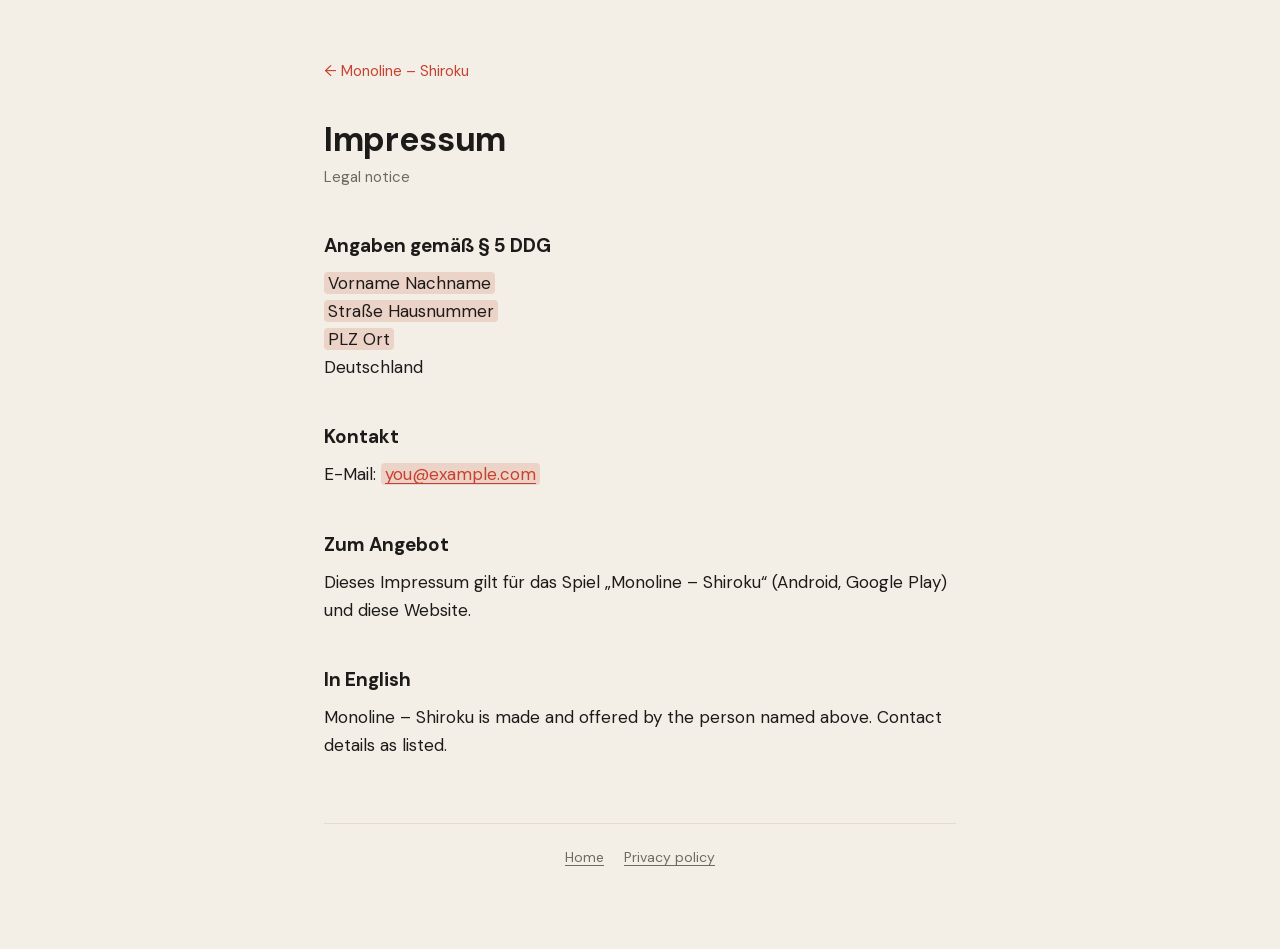
==== imprint.html @ 10d07a98 "Add files via upload" ====
<!DOCTYPE html>
<html lang="de">
<head>
<meta charset="utf-8">
<meta name="viewport" content="width=device-width, initial-scale=1">
<title>Impressum · Monoline – Shiroku</title>
<link rel="icon" type="image/svg+xml" href="favicon.svg">
<link rel="stylesheet" href="style.css">
</head>
<body>
<main>
  <a class="back" href="index.html">← Monoline – Shiroku</a>
  <h1>Impressum</h1>
  <p class="meta">Legal notice</p>

  <h2>Angaben gemäß § 5 DDG</h2>
  <p>
    <span class="fill">Vorname Nachname</span><br>
    <span class="fill">Straße Hausnummer</span><br>
    <span class="fill">PLZ Ort</span><br>
    Deutschland
  </p>

  <h2>Kontakt</h2>
  <p>E-Mail: <a href="mailto:you@example.com" class="fill">you@example.com</a></p>

  <h2>Zum Angebot</h2>
  <p>Dieses Impressum gilt für das Spiel „Monoline – Shiroku“ (Android, Google Play) und diese Website.</p>

  <h2 lang="en">In English</h2>
  <p lang="en">Monoline – Shiroku is made and offered by the person named above. Contact details as listed.</p>

  <footer>
    <a href="index.html">Home</a>
    <a href="privacy.html">Privacy policy</a>
  </footer>
</main>
</body>
</html>
---- style.css ----
@font-face { font-family: "DM Sans"; src: url(fonts/dm-sans.woff) format("woff"); font-weight: 400 800; font-display: swap; }
:root { --bg: #f3efe6; --text: #1c1b1a; --muted: #6f6a61; --line: #c8402f; --soft: #e2dccf; --card: #fcfbf8; }
@media (prefers-color-scheme: dark) { :root { --bg: #151413; --text: #ece8df; --muted: #a39d92; --line: #e0533f; --soft: #2b2927; --card: #1d1c1a; } }
* { box-sizing: border-box; }
html { -webkit-text-size-adjust: 100%; }
body { margin: 0; background: var(--bg); color: var(--text); font: 17px/1.65 "DM Sans", system-ui, -apple-system, "Segoe UI", sans-serif; }
main { max-width: 680px; margin: 0 auto; padding: 56px 24px 80px; }
a { color: var(--line); text-underline-offset: 3px; }
h1 { font-size: 34px; line-height: 1.15; letter-spacing: -.01em; margin: 0 0 6px; }
h2 { font-size: 19px; margin: 40px 0 8px; }
p, li { margin: 0 0 12px; }
ul { padding-left: 20px; }
.meta { color: var(--muted); font-size: 15px; margin-bottom: 32px; }
.back { display: inline-block; margin-bottom: 36px; font-size: 15px; text-decoration: none; }
.fill { background: color-mix(in srgb, var(--line) 16%, transparent); border-radius: 4px; padding: 0 4px; }
.card { background: var(--card); border-radius: 18px; padding: 22px 24px; box-shadow: inset 0 0 0 1px var(--soft); margin: 22px 0; }
.card p:last-child { margin: 0; }
.hero { text-align: center; padding-top: 30px; }
.hero img { width: 116px; height: 116px; border-radius: 26px; box-shadow: 0 10px 30px rgba(0,0,0,.18); }
.hero h1 { margin-top: 26px; font-size: 40px; }
.sub { color: var(--line); letter-spacing: .5em; text-transform: uppercase; font-size: 14px; padding-left: .5em; margin-bottom: 26px; }
.lead { font-size: 19px; color: var(--muted); max-width: 470px; margin: 0 auto 30px; }
.button { display: inline-block; background: var(--text); color: var(--bg); text-decoration: none; font-weight: 600; padding: 14px 26px; border-radius: 14px; }
footer { margin-top: 64px; padding-top: 22px; border-top: 1px solid var(--soft); color: var(--muted); font-size: 14px; display: flex; gap: 20px; flex-wrap: wrap; justify-content: center; }
footer a { color: var(--muted); }
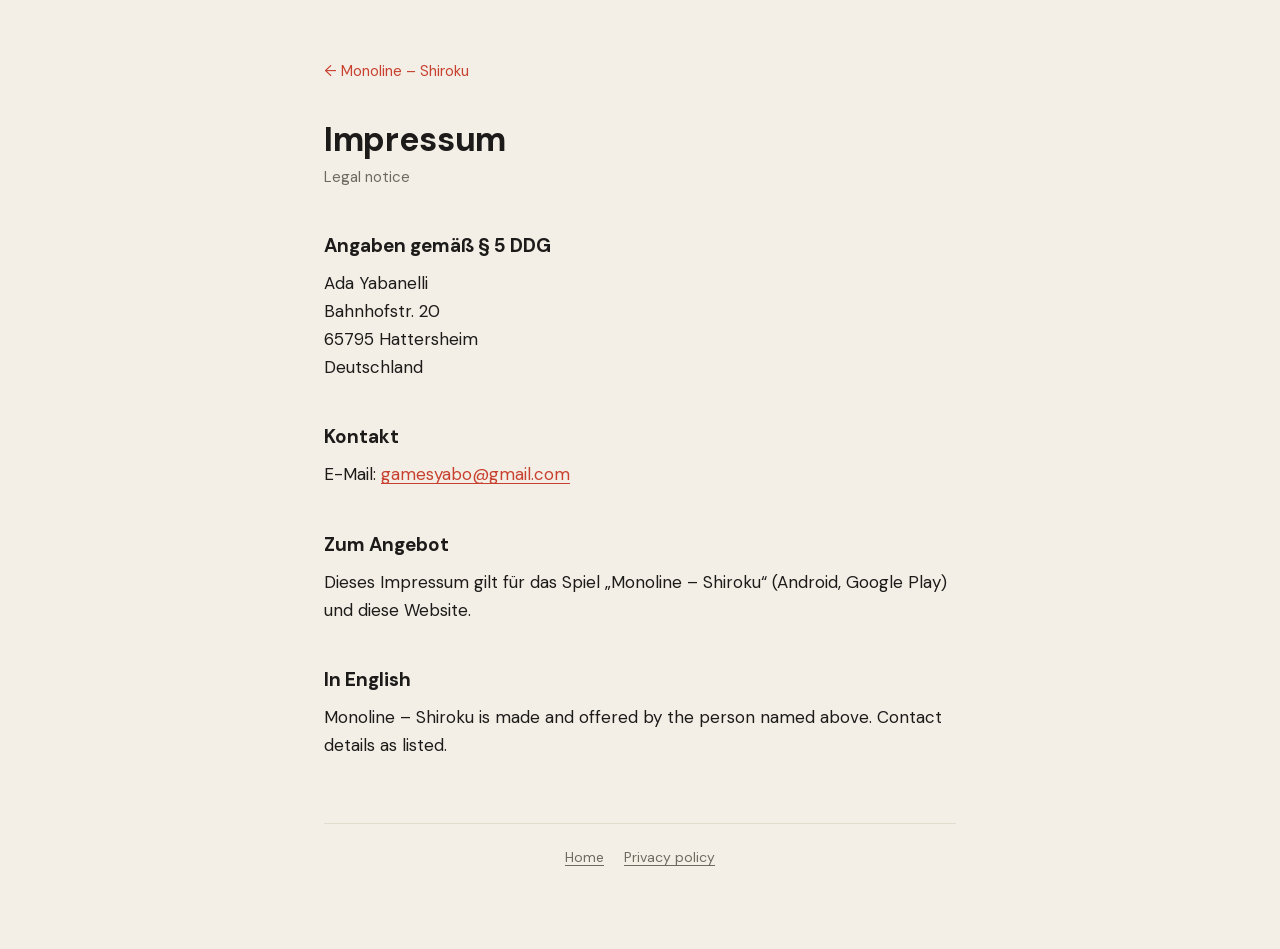
==== commit 4817d8df: "Add files via upload" ====
--- a/imprint.html
+++ b/imprint.html
@@ -15,14 +15,14 @@
 
   <h2>Angaben gemäß § 5 DDG</h2>
   <p>
-    <span class="fill">Vorname Nachname</span><br>
-    <span class="fill">Straße Hausnummer</span><br>
-    <span class="fill">PLZ Ort</span><br>
+    Ada Yabanelli<br>
+    Bahnhofstr. 20<br>
+    65795 Hattersheim<br>
     Deutschland
   </p>
 
   <h2>Kontakt</h2>
-  <p>E-Mail: <a href="mailto:you@example.com" class="fill">you@example.com</a></p>
+  <p>E-Mail: <a href="mailto:gamesyabo@gmail.com">gamesyabo@gmail.com</a></p>
 
   <h2>Zum Angebot</h2>
   <p>Dieses Impressum gilt für das Spiel „Monoline – Shiroku“ (Android, Google Play) und diese Website.</p>
--- a/style.css
+++ b/style.css
@@ -20,6 +20,7 @@
 .hero h1 { margin-top: 26px; font-size: 40px; }
 .sub { color: var(--line); letter-spacing: .5em; text-transform: uppercase; font-size: 14px; padding-left: .5em; margin-bottom: 26px; }
 .lead { font-size: 19px; color: var(--muted); max-width: 470px; margin: 0 auto 30px; }
+.button.soon { opacity: .85; cursor: default; }
 .button { display: inline-block; background: var(--text); color: var(--bg); text-decoration: none; font-weight: 600; padding: 14px 26px; border-radius: 14px; }
 footer { margin-top: 64px; padding-top: 22px; border-top: 1px solid var(--soft); color: var(--muted); font-size: 14px; display: flex; gap: 20px; flex-wrap: wrap; justify-content: center; }
 footer a { color: var(--muted); }
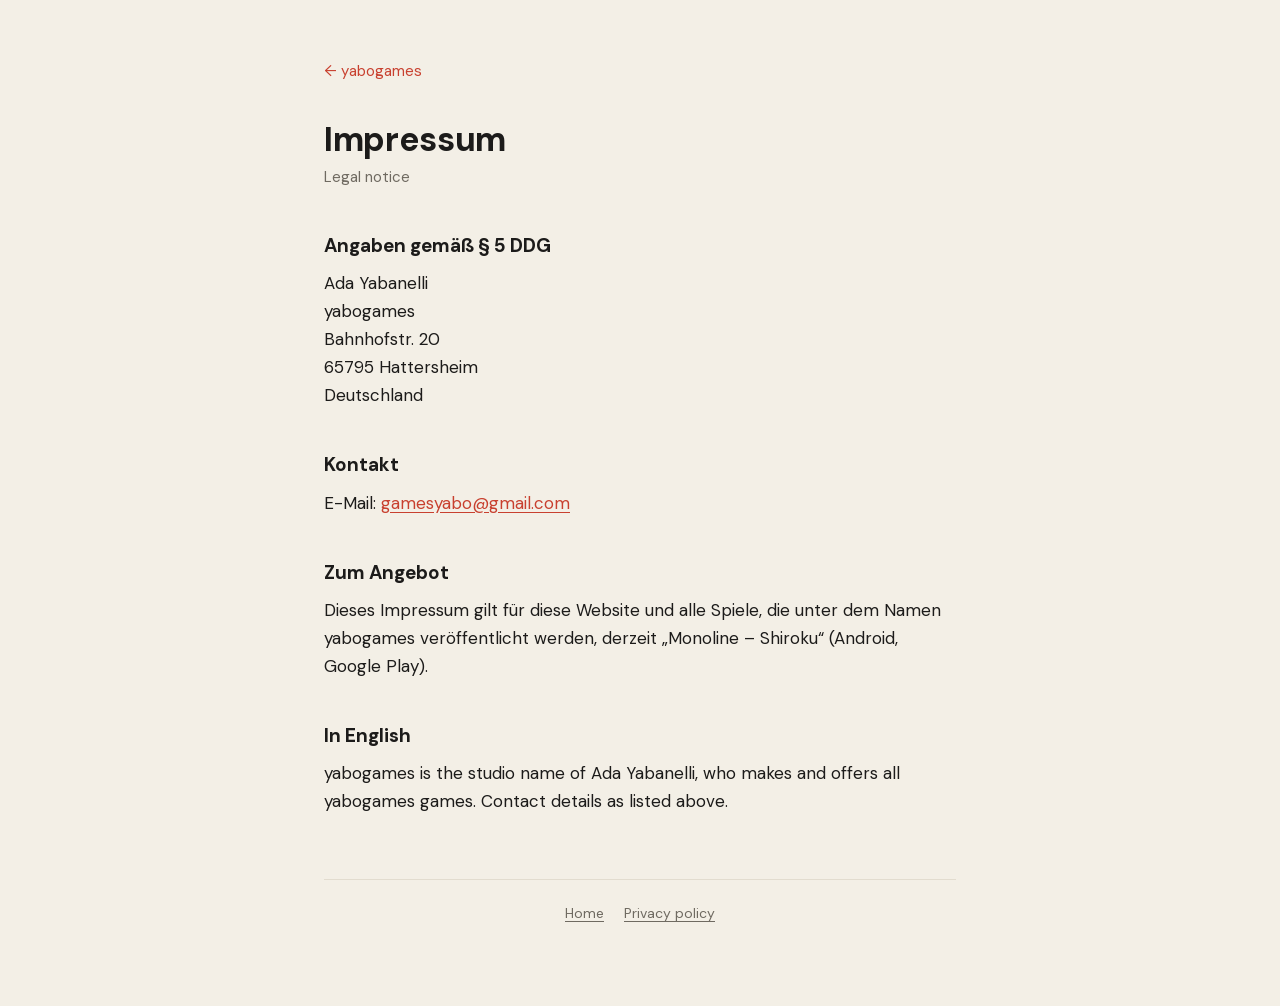
==== commit a328ecd1: "Add files via upload" ====
--- a/imprint.html
+++ b/imprint.html
@@ -3,19 +3,20 @@
 <head>
 <meta charset="utf-8">
 <meta name="viewport" content="width=device-width, initial-scale=1">
-<title>Impressum · Monoline – Shiroku</title>
+<title>Impressum · yabogames</title>
 <link rel="icon" type="image/svg+xml" href="favicon.svg">
 <link rel="stylesheet" href="style.css">
 </head>
 <body>
 <main>
-  <a class="back" href="index.html">← Monoline – Shiroku</a>
+  <a class="back" href="index.html">← yabogames</a>
   <h1>Impressum</h1>
   <p class="meta">Legal notice</p>
 
   <h2>Angaben gemäß § 5 DDG</h2>
   <p>
     Ada Yabanelli<br>
+    yabogames<br>
     Bahnhofstr. 20<br>
     65795 Hattersheim<br>
     Deutschland
@@ -25,10 +26,10 @@
   <p>E-Mail: <a href="mailto:gamesyabo@gmail.com">gamesyabo@gmail.com</a></p>
 
   <h2>Zum Angebot</h2>
-  <p>Dieses Impressum gilt für das Spiel „Monoline – Shiroku“ (Android, Google Play) und diese Website.</p>
+  <p>Dieses Impressum gilt für diese Website und alle Spiele, die unter dem Namen yabogames veröffentlicht werden, derzeit „Monoline – Shiroku“ (Android, Google Play).</p>
 
   <h2 lang="en">In English</h2>
-  <p lang="en">Monoline – Shiroku is made and offered by the person named above. Contact details as listed.</p>
+  <p lang="en">yabogames is the studio name of Ada Yabanelli, who makes and offers all yabogames games. Contact details as listed above.</p>
 
   <footer>
     <a href="index.html">Home</a>
--- a/style.css
+++ b/style.css
@@ -24,3 +24,16 @@
 .button { display: inline-block; background: var(--text); color: var(--bg); text-decoration: none; font-weight: 600; padding: 14px 26px; border-radius: 14px; }
 footer { margin-top: 64px; padding-top: 22px; border-top: 1px solid var(--soft); color: var(--muted); font-size: 14px; display: flex; gap: 20px; flex-wrap: wrap; justify-content: center; }
 footer a { color: var(--muted); }
+.brand { display: inline-flex; align-items: center; gap: 12px; font-weight: 700; font-size: 22px; letter-spacing: -.01em; color: var(--text); text-decoration: none; }
+.brand svg { width: 34px; height: 34px; }
+.studio { padding-top: 24px; }
+.studio h1 { font-size: 46px; letter-spacing: -.025em; margin: 56px 0 14px; }
+.studio .lead { margin: 0 0 8px; text-align: left; max-width: 520px; }
+.games { display: grid; gap: 14px; margin-top: 44px; }
+.game { display: flex; align-items: center; gap: 18px; padding: 18px; border-radius: 20px; background: var(--card); box-shadow: inset 0 0 0 1px var(--soft); color: var(--text); text-decoration: none; transition: transform .2s; }
+.game:hover { transform: translateY(-2px); }
+.game img { width: 72px; height: 72px; border-radius: 17px; flex: none; }
+.game b { display: block; font-size: 18px; }
+.game span { display: block; color: var(--muted); font-size: 15px; line-height: 1.45; }
+.game em { display: inline-block; margin-top: 6px; font-style: normal; font-size: 12.5px; font-weight: 600; color: var(--line); }
+.label { color: var(--muted); font-size: 13px; letter-spacing: .14em; text-transform: uppercase; margin: 52px 0 0; }
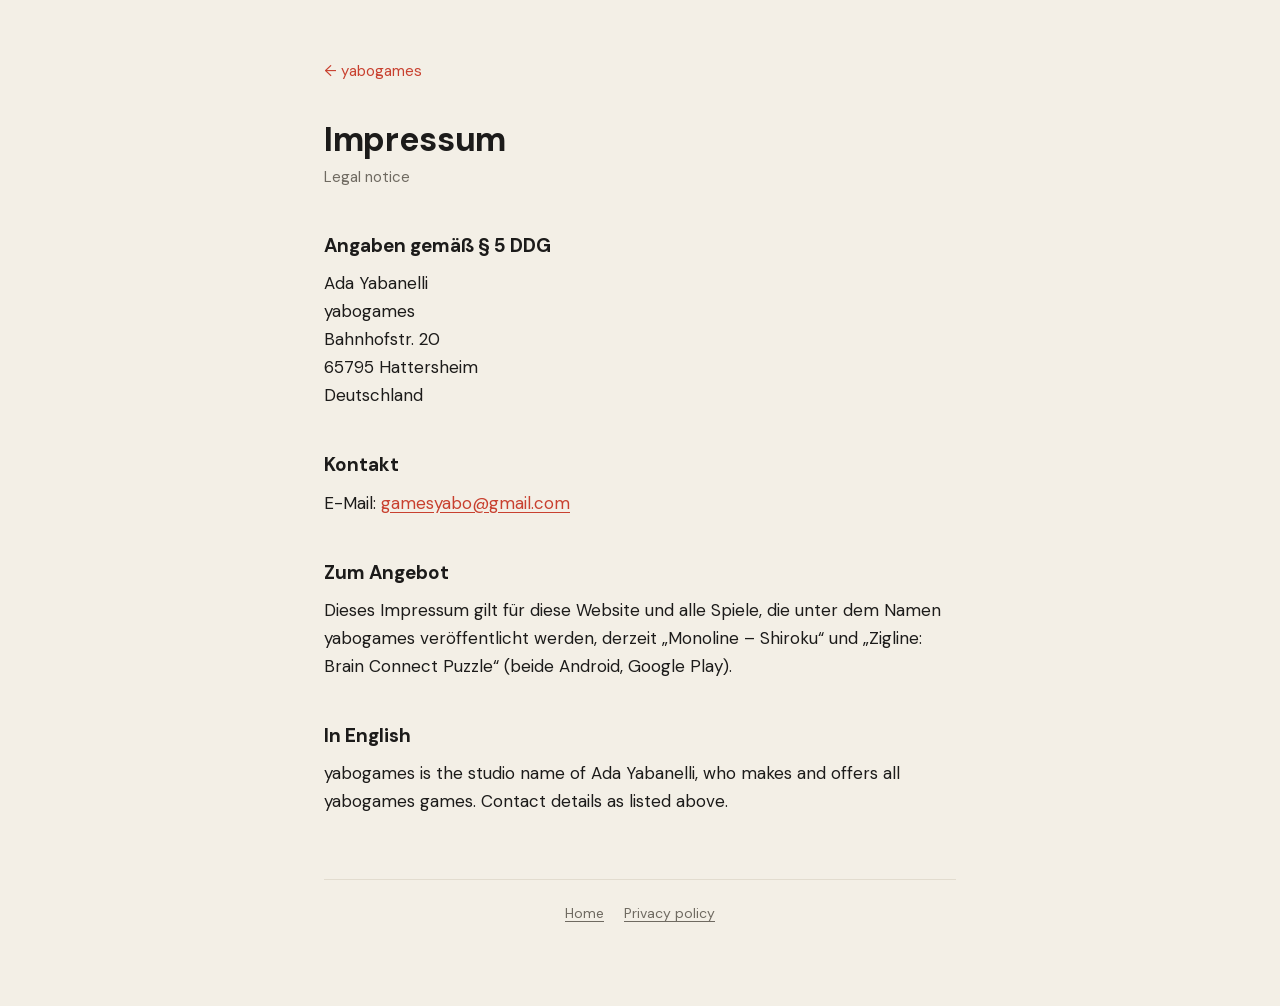
==== commit 5e128b1d: "Add files via upload" ====
--- a/imprint.html
+++ b/imprint.html
@@ -26,7 +26,7 @@
   <p>E-Mail: <a href="mailto:gamesyabo@gmail.com">gamesyabo@gmail.com</a></p>
 
   <h2>Zum Angebot</h2>
-  <p>Dieses Impressum gilt für diese Website und alle Spiele, die unter dem Namen yabogames veröffentlicht werden, derzeit „Monoline – Shiroku“ (Android, Google Play).</p>
+  <p>Dieses Impressum gilt für diese Website und alle Spiele, die unter dem Namen yabogames veröffentlicht werden, derzeit „Monoline – Shiroku“ und „Zigline: Brain Connect Puzzle“ (beide Android, Google Play).</p>
 
   <h2 lang="en">In English</h2>
   <p lang="en">yabogames is the studio name of Ada Yabanelli, who makes and offers all yabogames games. Contact details as listed above.</p>
--- a/style.css
+++ b/style.css
@@ -37,3 +37,9 @@
 .game span { display: block; color: var(--muted); font-size: 15px; line-height: 1.45; }
 .game em { display: inline-block; margin-top: 6px; font-style: normal; font-size: 12.5px; font-weight: 600; color: var(--line); }
 .label { color: var(--muted); font-size: 13px; letter-spacing: .14em; text-transform: uppercase; margin: 52px 0 0; }
+.game-policy h3 { font-size: 17px; margin: 0 0 10px; }
+.game-policy h3 small { font-weight: 400; color: var(--muted); font-size: 14px; }
+.game-policy ul { margin: 0; }
+.game-policy li:last-child { margin-bottom: 0; }
+.zigline { --line: #EE3A7C; }
+.zigline .button { background: linear-gradient(110deg, #FF2E88, #FF5A3C 55%, #FF9A1A); color: #fff; }
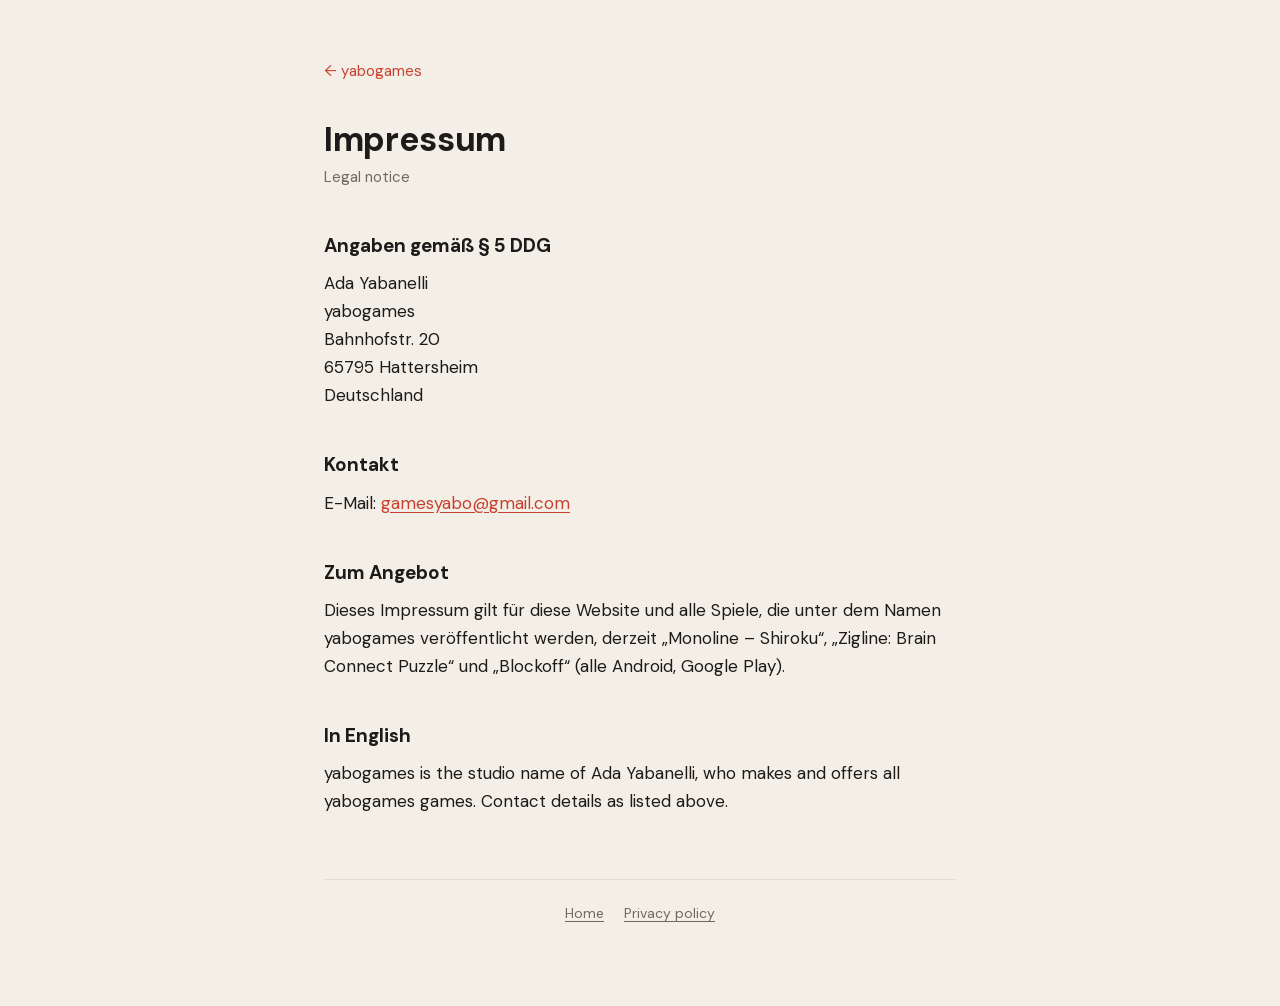
==== commit 011e2fb8: "Add files via upload" ====
--- a/imprint.html
+++ b/imprint.html
@@ -26,7 +26,7 @@
   <p>E-Mail: <a href="mailto:gamesyabo@gmail.com">gamesyabo@gmail.com</a></p>
 
   <h2>Zum Angebot</h2>
-  <p>Dieses Impressum gilt für diese Website und alle Spiele, die unter dem Namen yabogames veröffentlicht werden, derzeit „Monoline – Shiroku“ und „Zigline: Brain Connect Puzzle“ (beide Android, Google Play).</p>
+  <p>Dieses Impressum gilt für diese Website und alle Spiele, die unter dem Namen yabogames veröffentlicht werden, derzeit „Monoline – Shiroku“, „Zigline: Brain Connect Puzzle“ und „Blockoff“ (alle Android, Google Play).</p>
 
   <h2 lang="en">In English</h2>
   <p lang="en">yabogames is the studio name of Ada Yabanelli, who makes and offers all yabogames games. Contact details as listed above.</p>
--- a/style.css
+++ b/style.css
@@ -43,3 +43,5 @@
 .game-policy li:last-child { margin-bottom: 0; }
 .zigline { --line: #EE3A7C; }
 .zigline .button { background: linear-gradient(110deg, #FF2E88, #FF5A3C 55%, #FF9A1A); color: #fff; }
+.blockoff { --line: #E0478F; }
+.blockoff .button { background: linear-gradient(110deg, #351F62, #8A2E86 50%, #EF5BA1); color: #fff; }
